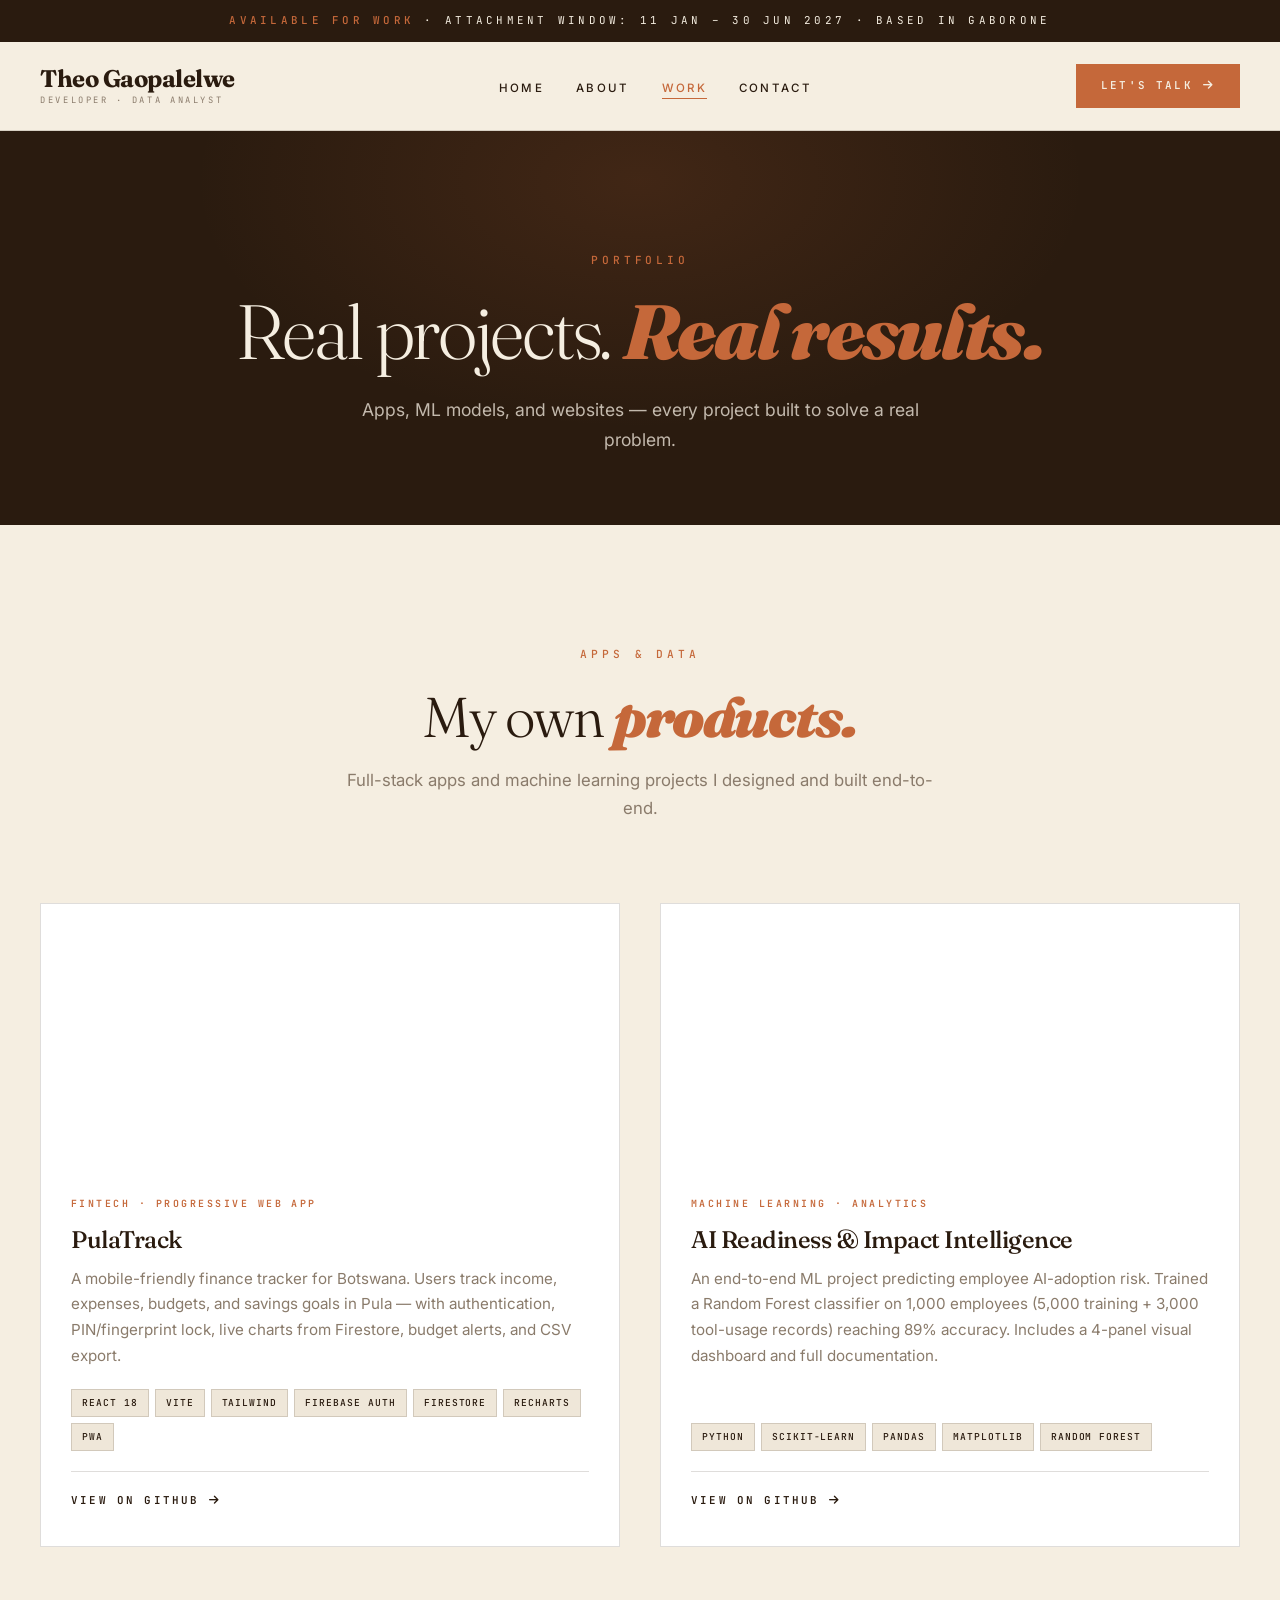
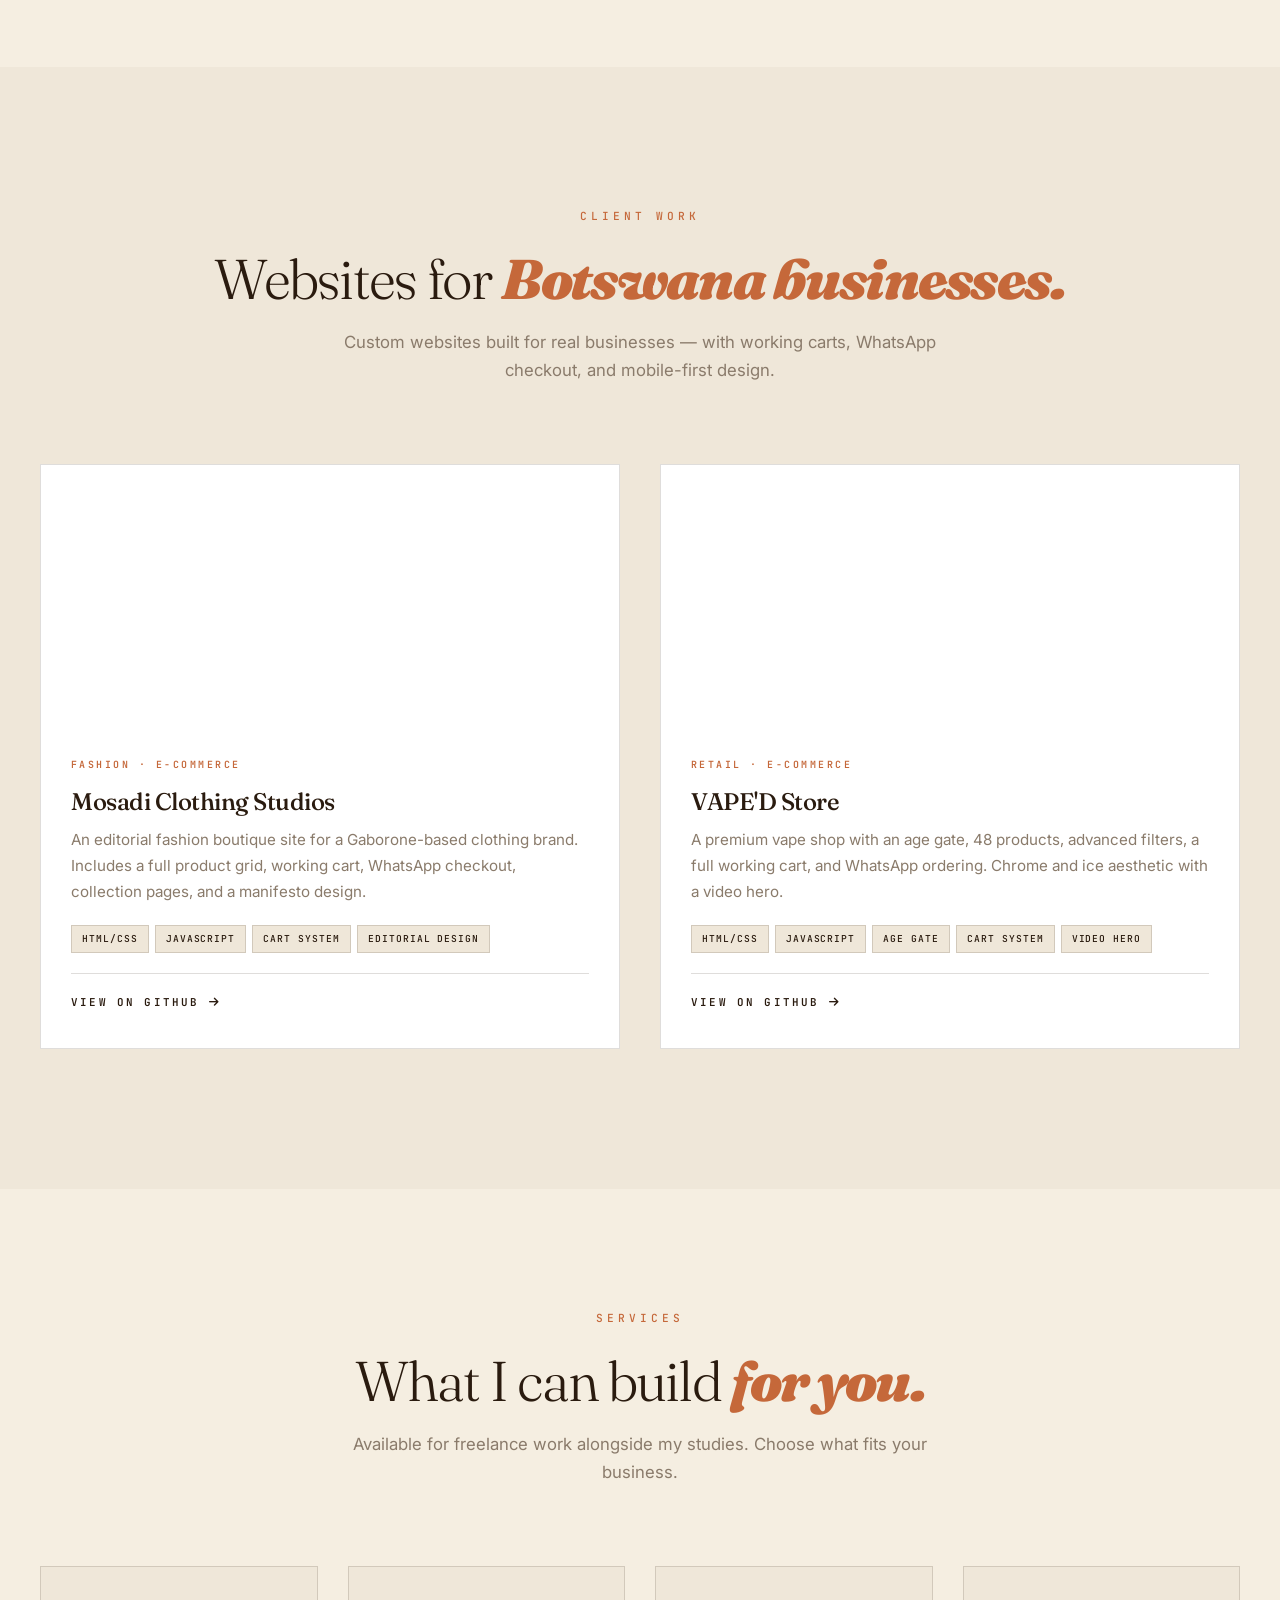
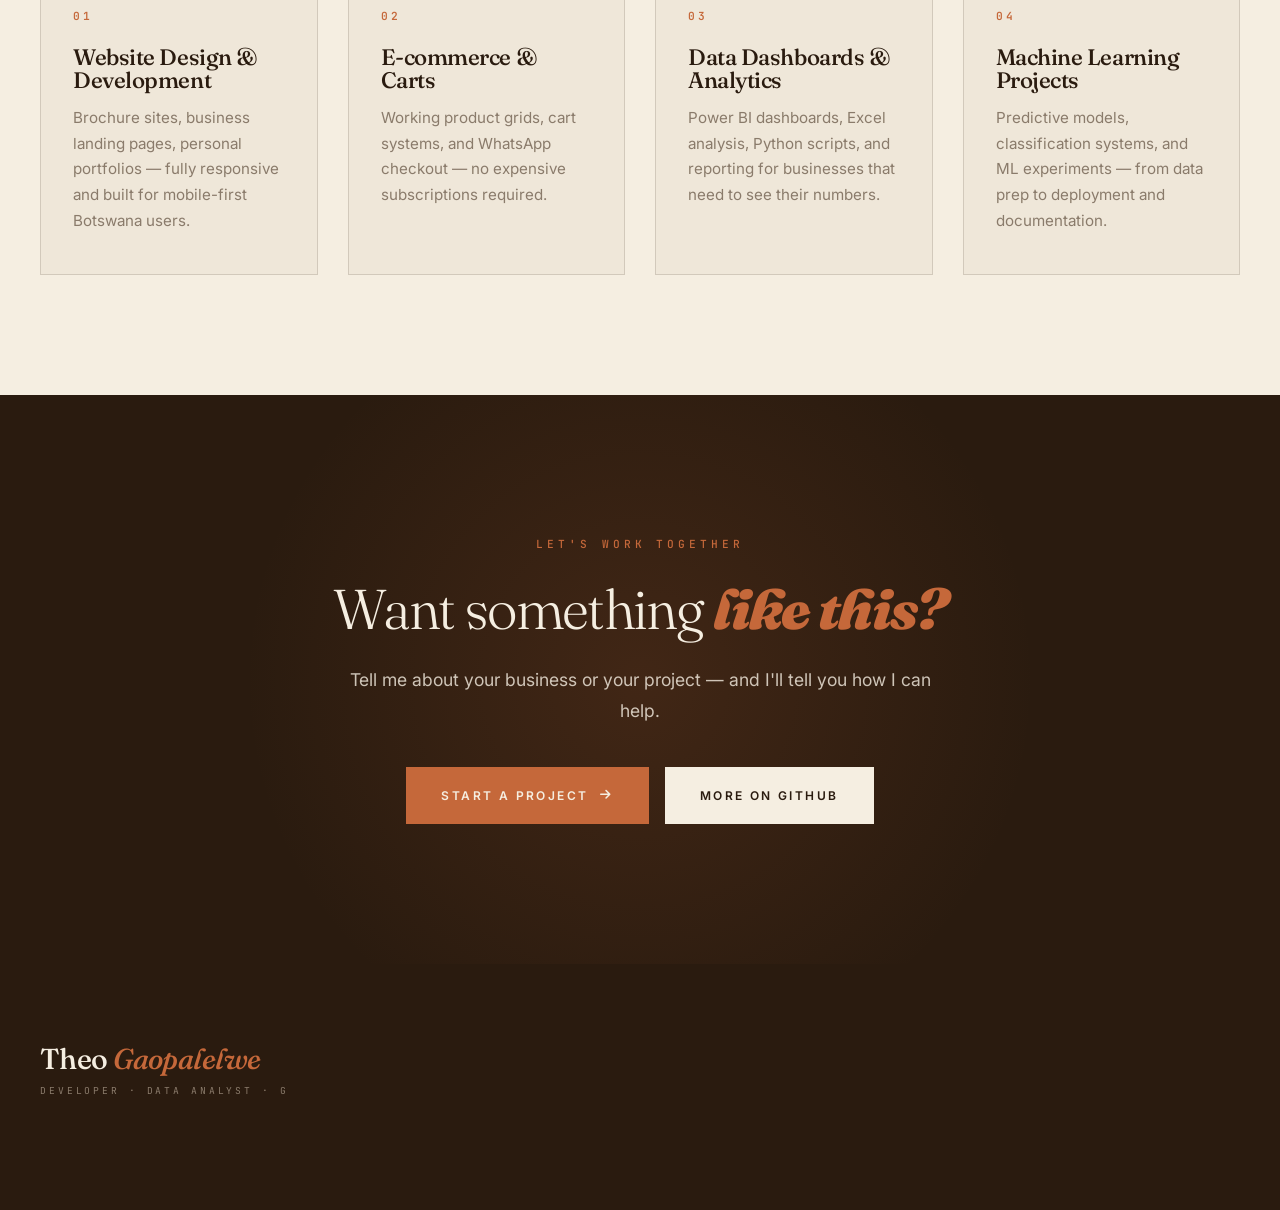
==== work.html @ f0534ffa "Create work.html" ====
<!DOCTYPE html>
<html lang="en">
<head>
    <meta charset="UTF-8">
    <meta name="viewport" content="width=device-width, initial-scale=1.0">
    <title>Work — Theo Arnold Gaopalelwe</title>
    <meta name="description" content="Projects by Theo Arnold Gaopalelwe — PulaTrack, AI Readiness Platform, and Botswana client websites.">
    <link rel="stylesheet" href="https://cdnjs.cloudflare.com/ajax/libs/font-awesome/6.4.0/css/all.min.css">
    <link href="https://fonts.googleapis.com/css2?family=Fraunces:ital,opsz,wght@0,9..144,300;0,9..144,500;0,9..144,700;0,9..144,900;1,9..144,400&family=Inter:wght@400;500;600&family=JetBrains+Mono:wght@400;500&display=swap" rel="stylesheet">
    <link rel="stylesheet" href="style.css">
</head>
<body>

    <div class="top-bar">
        <strong>Available for work</strong> · Attachment window: 11 Jan – 30 Jun 2027 · Based in Gaborone
    </div>

    <header>
        <div class="container nav-container">
            <a href="index.html" class="logo">
                Theo Gaopalelwe
                <small>Developer · Data Analyst</small>
            </a>
            <nav>
                <ul>
                    <li><a href="index.html">Home</a></li>
                    <li><a href="about.html">About</a></li>
                    <li><a href="work.html" class="active">Work</a></li>
                    <li><a href="contact.html">Contact</a></li>
                </ul>
            </nav>
            <a href="contact.html" class="nav-cta">
                Let's Talk <i class="fas fa-arrow-right"></i>
            </a>
        </div>
    </header>

    <main>

        <!-- PAGE HEADER -->
        <section class="page-header">
            <div class="page-header-inner">
                <span class="section-label">Portfolio</span>
                <h1>Real projects. <em>Real results.</em></h1>
                <p>Apps, ML models, and websites — every project built to solve a real problem.</p>
            </div>
        </section>

        <!-- APPS & DATA PROJECTS -->
        <section class="work-preview">
            <div class="container">
                <div class="section-header">
                    <span class="section-label">Apps & Data</span>
                    <h2 class="section-title">My own <em>products.</em></h2>
                    <p class="section-sub">Full-stack apps and machine learning projects I designed and built end-to-end.</p>
                </div>

                <div class="work-grid">

                    <a href="https://github.com/bida24-072/PulaTrack-i-" target="_blank" rel="noopener" class="work-card">
                        <div class="work-card-img" style="background-image: url('https://images.unsplash.com/photo-1554224155-6726b3ff858f?ixlib=rb-4.0.3&auto=format&fit=crop&w=800&q=80');"></div>
                        <div class="work-card-body">
                            <span class="work-card-cat">Fintech · Progressive Web App</span>
                            <h3>PulaTrack</h3>
                            <p>A mobile-friendly finance tracker for Botswana. Users track income, expenses, budgets, and savings goals in Pula — with authentication, PIN/fingerprint lock, live charts from Firestore, budget alerts, and CSV export.</p>
                            <div class="work-card-tags">
                                <span class="work-tag">React 18</span>
                                <span class="work-tag">Vite</span>
                                <span class="work-tag">Tailwind</span>
                                <span class="work-tag">Firebase Auth</span>
                                <span class="work-tag">Firestore</span>
                                <span class="work-tag">Recharts</span>
                                <span class="work-tag">PWA</span>
                            </div>
                            <span class="work-card-link">View on GitHub <i class="fas fa-arrow-right"></i></span>
                        </div>
                    </a>

                    <a href="https://github.com/bida24-072" target="_blank" rel="noopener" class="work-card">
                        <div class="work-card-img" style="background-image: url('https://images.unsplash.com/photo-1555949963-ff9fe0c870eb?ixlib=rb-4.0.3&auto=format&fit=crop&w=800&q=80');"></div>
                        <div class="work-card-body">
                            <span class="work-card-cat">Machine Learning · Analytics</span>
                            <h3>AI Readiness & Impact Intelligence</h3>
                            <p>An end-to-end ML project predicting employee AI-adoption risk. Trained a Random Forest classifier on 1,000 employees (5,000 training + 3,000 tool-usage records) reaching 89% accuracy. Includes a 4-panel visual dashboard and full documentation.</p>
                            <div class="work-card-tags">
                                <span class="work-tag">Python</span>
                                <span class="work-tag">Scikit-learn</span>
                                <span class="work-tag">Pandas</span>
                                <span class="work-tag">Matplotlib</span>
                                <span class="work-tag">Random Forest</span>
                            </div>
                            <span class="work-card-link">View on GitHub <i class="fas fa-arrow-right"></i></span>
                        </div>
                    </a>

                </div>
            </div>
        </section>

        <!-- CLIENT WEBSITES -->
        <section class="about-split">
            <div class="container">
                <div class="section-header">
                    <span class="section-label">Client Work</span>
                    <h2 class="section-title">Websites for <em>Botswana businesses.</em></h2>
                    <p class="section-sub">Custom websites built for real businesses — with working carts, WhatsApp checkout, and mobile-first design.</p>
                </div>

                <div class="work-grid" style="margin-top: 60px;">

                    <a href="https://github.com/bida24-072" target="_blank" rel="noopener" class="work-card">
                        <div class="work-card-img" style="background-image: url('https://images.unsplash.com/photo-1441986300917-64674bd600d8?ixlib=rb-4.0.3&auto=format&fit=crop&w=800&q=80');"></div>
                        <div class="work-card-body">
                            <span class="work-card-cat">Fashion · E-commerce</span>
                            <h3>Mosadi Clothing Studios</h3>
                            <p>An editorial fashion boutique site for a Gaborone-based clothing brand. Includes a full product grid, working cart, WhatsApp checkout, collection pages, and a manifesto design.</p>
                            <div class="work-card-tags">
                                <span class="work-tag">HTML/CSS</span>
                                <span class="work-tag">JavaScript</span>
                                <span class="work-tag">Cart System</span>
                                <span class="work-tag">Editorial Design</span>
                            </div>
                            <span class="work-card-link">View on GitHub <i class="fas fa-arrow-right"></i></span>
                        </div>
                    </a>

                    <a href="https://github.com/bida24-072" target="_blank" rel="noopener" class="work-card">
                        <div class="work-card-img" style="background-image: url('https://images.unsplash.com/photo-1541625602330-2277a4c46182?ixlib=rb-4.0.3&auto=format&fit=crop&w=800&q=80');"></div>
                        <div class="work-card-body">
                            <span class="work-card-cat">Retail · E-commerce</span>
                            <h3>VAPE'D Store</h3>
                            <p>A premium vape shop with an age gate, 48 products, advanced filters, a full working cart, and WhatsApp ordering. Chrome and ice aesthetic with a video hero.</p>
                            <div class="work-card-tags">
                                <span class="work-tag">HTML/CSS</span>
                                <span class="work-tag">JavaScript</span>
                                <span class="work-tag">Age Gate</span>
                                <span class="work-tag">Cart System</span>
                                <span class="work-tag">Video Hero</span>
                            </div>
                            <span class="work-card-link">View on GitHub <i class="fas fa-arrow-right"></i></span>
                        </div>
                    </a>

                </div>
            </div>
        </section>

        <!-- SERVICES -->
        <section class="services">
            <div class="container">
                <div class="section-header">
                    <span class="section-label">Services</span>
                    <h2 class="section-title">What I can build <em>for you.</em></h2>
                    <p class="section-sub">Available for freelance work alongside my studies. Choose what fits your business.</p>
                </div>

                <div class="services-grid">

                    <div class="service-card">
                        <span class="service-num">01</span>
                        <h4>Website Design & Development</h4>
                        <p>Brochure sites, business landing pages, personal portfolios — fully responsive and built for mobile-first Botswana users.</p>
                    </div>

                    <div class="service-card">
                        <span class="service-num">02</span>
                        <h4>E-commerce & Carts</h4>
                        <p>Working product grids, cart systems, and WhatsApp checkout — no expensive subscriptions required.</p>
                    </div>

                    <div class="service-card">
                        <span class="service-num">03</span>
                        <h4>Data Dashboards & Analytics</h4>
                        <p>Power BI dashboards, Excel analysis, Python scripts, and reporting for businesses that need to see their numbers.</p>
                    </div>

                    <div class="service-card">
                        <span class="service-num">04</span>
                        <h4>Machine Learning Projects</h4>
                        <p>Predictive models, classification systems, and ML experiments — from data prep to deployment and documentation.</p>
                    </div>

                </div>
            </div>
        </section>

        <!-- CTA -->
        <section class="cta-banner">
            <div class="cta-inner">
                <span class="section-label">Let's Work Together</span>
                <h2>Want something <em>like this?</em></h2>
                <p>Tell me about your business or your project — and I'll tell you how I can help.</p>
                <div class="cta-actions">
                    <a href="contact.html" class="btn">Start a Project <i class="fas fa-arrow-right"></i></a>
                    <a href="https://github.com/bida24-072" target="_blank" rel="noopener" class="btn btn-cream">More on GitHub</a>
                </div>
            </div>
        </section>

    </main>

    <footer>
        <div class="container">
            <div class="footer-top">
                <div class="footer-brand">
                    <h3>Theo <span>Gaopalelwe</span></h3>
                    <small>DEVELOPER · DATA ANALYST · G
---- style.css ----
/* ============================================
   THEO ARNOLD GAOPALELWE — Portfolio
   Editorial · Warm · Bold
   Terracotta · Cream · Charcoal
============================================ */
:root {
    --terracotta: #C5683A;
    --terracotta-dark: #A85428;
    --cream: #F5EEE1;
    --cream-warm: #EFE7D9;
    --charcoal: #2A1B0F;
    --ink: #1A130D;
    --grey: #8A7B6B;
    --border: rgba(42, 27, 15, 0.15);
    --serif: 'Fraunces', serif;
    --sans: 'Inter', sans-serif;
    --mono: 'JetBrains Mono', monospace;
    --transition: all 0.4s cubic-bezier(0.4, 0, 0.2, 1);
}

* { margin: 0; padding: 0; box-sizing: border-box; }

body {
    font-family: var(--sans);
    background: var(--cream);
    color: var(--ink);
    line-height: 1.65;
    overflow-x: hidden;
    -webkit-font-smoothing: antialiased;
    display: flex;
    flex-direction: column;
    min-height: 100vh;
}

h1, h2, h3, h4 {
    font-family: var(--serif);
    font-weight: 500;
    letter-spacing: -0.02em;
    line-height: 1.05;
}

a { text-decoration: none; color: inherit; transition: var(--transition); }
ul { list-style: none; }
img { max-width: 100%; display: block; }
main { flex: 1; }

.container { max-width: 1400px; margin: 0 auto; padding: 0 40px; width: 100%; }

.section-label {
    font-family: var(--mono);
    font-size: 0.7rem;
    letter-spacing: 0.35em;
    text-transform: uppercase;
    color: var(--terracotta);
    margin-bottom: 25px;
    display: block;
    font-weight: 500;
}

/* ============================================
   TOP BAR
============================================ */
.top-bar {
    background: var(--charcoal);
    color: var(--cream);
    padding: 12px 0;
    text-align: center;
    font-family: var(--mono);
    font-size: 0.68rem;
    letter-spacing: 0.3em;
    text-transform: uppercase;
}
.top-bar strong { color: var(--terracotta); font-weight: 500; }
.top-bar a { border-bottom: 1px solid var(--terracotta); }

/* ============================================
   HEADER / NAV
============================================ */
header {
    background: var(--cream);
    padding: 22px 0;
    position: sticky;
    top: 0;
    z-index: 1000;
    border-bottom: 1px solid var(--border);
    backdrop-filter: blur(12px);
}
.nav-container {
    display: flex;
    justify-content: space-between;
    align-items: center;
    gap: 40px;
}
.logo {
    font-family: var(--serif);
    font-size: 1.5rem;
    font-weight: 700;
    letter-spacing: -0.02em;
    color: var(--charcoal);
    line-height: 1;
}
.logo span { color: var(--terracotta); }
.logo small {
    display: block;
    font-family: var(--mono);
    font-size: 0.55rem;
    letter-spacing: 0.3em;
    color: var(--grey);
    font-weight: 400;
    margin-top: 5px;
    text-transform: uppercase;
}
nav ul { display: flex; gap: 32px; }
nav a {
    font-size: 0.72rem;
    letter-spacing: 0.2em;
    text-transform: uppercase;
    font-weight: 500;
    color: var(--charcoal);
    position: relative;
    padding-bottom: 4px;
}
nav a::after {
    content: '';
    position: absolute;
    bottom: 0;
    left: 0;
    width: 0;
    height: 1px;
    background: var(--terracotta);
    transition: width 0.3s ease;
}
nav a:hover::after, nav a.active::after { width: 100%; }
nav a:hover, nav a.active { color: var(--terracotta); }

.nav-cta {
    display: inline-flex;
    align-items: center;
    gap: 10px;
    padding: 12px 24px;
    background: var(--terracotta);
    color: var(--cream);
    font-family: var(--mono);
    font-size: 0.68rem;
    letter-spacing: 0.2em;
    text-transform: uppercase;
    font-weight: 600;
    border: 1px solid var(--terracotta);
    transition: var(--transition);
}
.nav-cta:hover { background: transparent; color: var(--terracotta); }

@media (max-width: 900px) {
    .nav-container { flex-direction: column; gap: 20px; }
    nav ul { flex-wrap: wrap; justify-content: center; gap: 20px; }
}

/* ============================================
   BUTTONS
============================================ */
.btn {
    display: inline-flex;
    align-items: center;
    gap: 12px;
    padding: 18px 34px;
    background: var(--terracotta);
    color: var(--cream);
    font-family: var(--sans);
    font-size: 0.75rem;
    font-weight: 600;
    text-transform: uppercase;
    letter-spacing: 0.2em;
    border: 1px solid var(--terracotta);
    cursor: pointer;
    transition: var(--transition);
}
.btn:hover { background: transparent; color: var(--terracotta); }

.btn-outline {
    background: transparent;
    color: var(--charcoal);
    border-color: var(--charcoal);
}
.btn-outline:hover { background: var(--charcoal); color: var(--cream); border-color: var(--charcoal); }

.btn-cream {
    background: var(--cream);
    color: var(--charcoal);
    border-color: var(--cream);
}
.btn-cream:hover { background: transparent; color: var(--cream); border-color: var(--cream); }

/* ============================================
   HERO
============================================ */
.hero {
    display: grid;
    grid-template-columns: 1fr 1.1fr;
    min-height: 88vh;
    background: var(--charcoal);
    color: var(--cream);
    overflow: hidden;
    position: relative;
}
.hero-text {
    padding: 100px 70px;
    display: flex;
    flex-direction: column;
    justify-content: center;
    position: relative;
}
.hero-text::before {
    content: '';
    position: absolute;
    inset: 0;
    background:
        radial-gradient(circle at 20% 30%, rgba(197, 104, 58, 0.12), transparent 60%),
        radial-gradient(circle at 80% 70%, rgba(245, 238, 225, 0.05), transparent 60%);
    pointer-events: none;
}
.hero-eyebrow {
    display: flex;
    align-items: center;
    gap: 15px;
    font-family: var(--mono);
    font-size: 0.7rem;
    letter-spacing: 0.35em;
    text-transform: uppercase;
    color: var(--terracotta);
    margin-bottom: 40px;
    position: relative;
}
.hero-eyebrow::before {
    content: '';
    width: 40px;
    height: 1px;
    background: var(--terracotta);
}
.hero h1 {
    font-size: clamp(2.8rem, 6vw, 6rem);
    font-weight: 300;
    line-height: 0.95;
    letter-spacing: -0.04em;
    color: var(--cream);
    margin-bottom: 30px;
    position: relative;
}
.hero h1 em {
    font-style: italic;
    font-weight: 900;
    color: var(--terracotta);
}
.hero-text p {
    font-size: 1.05rem;
    color: rgba(245, 238, 225, 0.8);
    max-width: 500px;
    line-height: 1.75;
    margin-bottom: 40px;
    position: relative;
}
.hero-actions {
    display: flex;
    gap: 16px;
    flex-wrap: wrap;
    position: relative;
}

.hero-image {
    background-size: cover;
    background-position: center top;
    position: relative;
}
.hero-image::after {
    content: '';
    position: absolute;
    inset: 0;
    background: linear-gradient(to left, transparent 55%, rgba(42, 27, 15, 0.55));
}
.hero-role-badge {
    position: absolute;
    bottom: 40px;
    right: 40px;
    z-index: 2;
    background: rgba(197, 104, 58, 0.95);
    color: var(--cream);
    padding: 14px 22px;
    font-family: var(--mono);
    font-size: 0.65rem;
    letter-spacing: 0.25em;
    text-transform: uppercase;
    font-weight: 600;
    backdrop-filter: blur(10px);
}

@media (max-width: 1024px) {
    .hero { grid-template-columns: 1fr; }
    .hero-image { min-height: 480px; }
    .hero-text { padding: 70px 40px; }
}
@media (max-width: 600px) {
    .hero-text { padding: 60px 24px; }
    .hero h1 { font-size: 2.6rem; }
    .hero-actions { flex-direction: column; width: 100%; }
    .hero-actions .btn { width: 100%; justify-content: center; }
    .hero-role-badge { bottom: 20px; right: 20px; padding: 10px 16px; font-size: 0.6rem; }
}

/* ============================================
   SECTIONS — General
============================================ */
section { padding: 120px 0; }

.section-header {
    text-align: center;
    margin-bottom: 80px;
}
.section-header .section-label { text-align: center; }
.section-title {
    font-size: clamp(2rem, 4.5vw, 3.5rem);
    font-weight: 300;
    letter-spacing: -0.03em;
    color: var(--charcoal);
    line-height: 1.05;
}
.section-title em { font-style: italic; font-weight: 900; color: var(--terracotta); }
.section-sub {
    color: var(--grey);
    font-size: 1.05rem;
    margin-top: 20px;
    max-width: 600px;
    margin-left: auto;
    margin-right: auto;
}

/* ============================================
   STATS STRIP
============================================ */
.stats-strip {
    background: var(--cream-warm);
    border-top: 1px solid var(--border);
    border-bottom: 1px solid var(--border);
    padding: 70px 0;
}
.stats-grid {
    display: grid;
    grid-template-columns: repeat(auto-fit, minmax(180px, 1fr));
    gap: 40px;
    text-align: center;
}
.stat-num {
    font-family: var(--serif);
    font-size: 3rem;
    font-weight: 700;
    color: var(--terracotta);
    line-height: 1;
    letter-spacing: -0.03em;
    margin-bottom: 10px;
}
.stat-lbl {
    font-family: var(--mono);
    font-size: 0.7rem;
    letter-spacing: 0.25em;
    text-transform: uppercase;
    color: var(--grey);
    font-weight: 500;
}

/* ============================================
   FEATURED WORK — Cards
============================================ */
.work-preview {
    padding: 120px 0;
    background: var(--cream);
}
.work-grid {
    display: grid;
    grid-template-columns: repeat(auto-fit, minmax(340px, 1fr));
    gap: 40px;
}
.work-card {
    background: white;
    border: 1px solid var(--border);
    transition: var(--transition);
    display: flex;
    flex-direction: column;
    overflow: hidden;
    text-decoration: none;
    color: inherit;
}
.work-card:hover {
    transform: translateY(-8px);
    box-shadow: 0 30px 60px rgba(42, 27, 15, 0.12);
    border-color: var(--charcoal);
}
.work-card-img {
    height: 260px;
    background-size: cover;
    background-position: center;
    position: relative;
    overflow: hidden;
    transition: transform 0.8s ease;
}
.work-card:hover .work-card-img { transform: scale(1.04); }
.work-card-img::after {
    content: '';
    position: absolute;
    bottom: 0;
    left: 0;
    width: 100%;
    height: 3px;
    background: var(--terracotta);
    transform: scaleX(0);
    transform-origin: left;
    transition: transform 0.5s ease;
}
.work-card:hover .work-card-img::after { transform: scaleX(1); }

.work-card-body {
    padding: 32px 30px 36px;
    display: flex;
    flex-direction: column;
    flex: 1;
}
.work-card-cat {
    font-family: var(--mono);
    font-size: 0.62rem;
    letter-spacing: 0.25em;
    text-transform: uppercase;
    color: var(--terracotta);
    margin-bottom: 14px;
    font-weight: 600;
}
.work-card h3 {
    font-size: 1.5rem;
    font-weight: 500;
    color: var(--charcoal);
    margin-bottom: 12px;
    letter-spacing: -0.02em;
    line-height: 1.15;
}
.work-card p {
    font-size: 0.95rem;
    color: var(--grey);
    line-height: 1.7;
    margin-bottom: 20px;
    flex: 1;
}
.work-card-tags {
    display: flex;
    flex-wrap: wrap;
    gap: 6px;
    margin-bottom: 20px;
}
.work-tag {
    font-family: var(--mono);
    font-size: 0.6rem;
    letter-spacing: 0.1em;
    text-transform: uppercase;
    color: var(--charcoal);
    background: var(--cream-warm);
    padding: 5px 10px;
    border: 1px solid var(--border);
    font-weight: 500;
}
.work-card-link {
    font-family: var(--mono);
    font-size: 0.68rem;
    letter-spacing: 0.2em;
    text-transform: uppercase;
    color: var(--charcoal);
    font-weight: 600;
    display: inline-flex;
    align-items: center;
    gap: 10px;
    padding-top: 20px;
    border-top: 1px solid var(--border);
}
.work-card-link i { transition: transform 0.4s ease; }
.work-card:hover .work-card-link { color: var(--terracotta); }
.work-card:hover .work-card-link i { transform: translateX(8px); }

/* ============================================
   ABOUT — Split
============================================ */
.about-split {
    padding: 140px 0;
    background: var(--cream-warm);
}
.about-grid {
    display: grid;
    grid-template-columns: 1.2fr 1fr;
    gap: 80px;
    align-items: center;
}
.about-text h2 {
    font-size: clamp(2rem, 4vw, 3.2rem);
    font-weight: 300;
    line-height: 1.1;
    letter-spacing: -0.03em;
    color: var(--charcoal);
    margin-bottom: 30px;
}
.about-text h2 em { font-style: italic; font-weight: 900; color: var(--terracotta); }
.about-text p {
    font-size: 1.05rem;
    line-height: 1.85;
    color: var(--charcoal);
    opacity: 0.85;
    margin-bottom: 22px;
}
.about-img {
    aspect-ratio: 4/5;
    background-size: cover;
    background-position: center;
    position: relative;
}
.about-img::after {
    content: '';
    position: absolute;
    top: 20px;
    left: 20px;
    right: 20px;
    bottom: 20px;
    border: 1px solid rgba(197, 104, 58, 0.4);
}
@media (max-width: 1024px) {
    .about-grid { grid-template-columns: 1fr; gap: 50px; }
}

/* ============================================
   SERVICES GRID
============================================ */
.services {
    padding: 120px 0;
    background: var(--cream);
}
.services-grid {
    display: grid;
    grid-template-columns: repeat(auto-fit, minmax(260px, 1fr));
    gap: 30px;
}
.service-card {
    background: var(--cream-warm);
    border: 1px solid var(--border);
    padding: 40px 32px;
    transition: var(--transition);
    position: relative;
    overflow: hidden;
}
.service-card::before {
    content: '';
    position: absolute;
    top: 0;
    left: 0;
    width: 100%;
    height: 3px;
    background: var(--terracotta);
    transform: scaleX(0);
    transform-origin: left;
    transition: transform 0.5s ease;
}
.service-card:hover { transform: translateY(-6px); box-shadow: 0 25px 50px rgba(42, 27, 15, 0.1); }
.service-card:hover::before { transform: scaleX(1); }
.service-num {
    font-family: var(--mono);
    font-size: 0.7rem;
    letter-spacing: 0.3em;
    color: var(--terracotta);
    display: block;
    margin-bottom: 20px;
    font-weight: 600;
}
.service-card h4 {
    font-family: var(--serif);
    font-size: 1.4rem;
    font-weight: 500;
    color: var(--charcoal);
    margin-bottom: 12px;
    letter-spacing: -0.02em;
}
.service-card p {
    font-size: 0.95rem;
    color: var(--grey);
    line-height: 1.7;
}

/* ============================================
   TIMELINE
============================================ */
.timeline-section {
    padding: 140px 0;
    background: var(--charcoal);
    color: var(--cream);
}
.timeline-section .section-label { text-align: center; color: var(--terracotta); }
.timeline-section .section-title { color: var(--cream); }
.timeline-section .section-title em { color: var(--terracotta); }

.timeline-list {
    max-width: 900px;
    margin: 0 auto;
    position: relative;
}
.timeline-list::before {
    content: '';
    position: absolute;
    left: 130px;
    top: 10px;
    bottom: 10px;
    width: 1px;
    background: rgba(245, 238, 225, 0.15);
}
.timeline-item {
    display: grid;
    grid-template-columns: 110px 40px 1fr;
    gap: 20px;
    padding: 30px 0;
    position: relative;
}
.timeline-year {
    font-family: var(--mono);
    font-size: 0.75rem;
    letter-spacing: 0.2em;
    color: var(--terracotta);
    font-weight: 600;
    padding-top: 6px;
    text-align: right;
}
.timeline-dot {
    width: 10px;
    height: 10px;
    border-radius: 50%;
    background: var(--terracotta);
    margin-top: 12px;
    justify-self: center;
    position: relative;
    z-index: 2;
    box-shadow: 0 0 0 5px var(--charcoal);
}
.timeline-content h4 {
    font-family: var(--serif);
    font-size: 1.35rem;
    font-weight: 500;
    color: var(--cream);
    margin-bottom: 8px;
    letter-spacing: -0.02em;
}
.timeline-content p {
    font-size: 0.98rem;
    color: rgba(245, 238, 225, 0.65);
    line-height: 1.7;
}
@media (max-width: 700px) {
    .timeline-list::before { left: 60px; }
    .timeline-item { grid-template-columns: 50px 30px 1fr; gap: 14px; }
    .timeline-year { font-size: 0.65rem; padding-top: 8px; }
    .timeline-content h4 { font-size: 1.15rem; }
}

/* ============================================
   VISION BLOCK
============================================ */
.vision {
    padding: 140px 0;
    background: var(--cream-warm);
    position: relative;
    overflow: hidden;
}
.vision::before {
    content: '';
    position: absolute;
    top: -100px;
    right: -100px;
    width: 500px;
    height: 500px;
    background: radial-gradient(circle, rgba(197, 104, 58, 0.12), transparent 70%);
    pointer-events: none;
}
.vision-inner {
    max-width: 1000px;
    margin: 0 auto;
    text-align: center;
    position: relative;
}
.vision .section-label { text-align: center; }
.vision h2 {
    font-size: clamp(1.8rem, 4vw, 3.2rem);
    font-weight: 300;
    line-height: 1.2;
    letter-spacing: -0.03em;
    color: var(--charcoal);
    margin-bottom: 40px;
}
.vision h2 em { font-style: italic; font-weight: 900; color: var(--terracotta); }
.vision p {
    font-size: 1.1rem;
    line-height: 1.85;
    color: var(--charcoal);
    opacity: 0.85;
    max-width: 780px;
    margin: 0 auto 24px;
}

/* ============================================
   CTA BANNER
============================================ */
.cta-banner {
    padding: 140px 40px;
    background: var(--charcoal);
    color: var(--cream);
    text-align: center;
    position: relative;
    overflow: hidden;
}
.cta-banner::before {
    content: '';
    position: absolute;
    top: 50%;
    left: 50%;
    transform: translate(-50%, -50%);
    width: 800px;
    height: 800px;
    background: radial-gradient(circle, rgba(197, 104, 58, 0.15), transparent 70%);
    pointer-events: none;
}
.cta-inner {
    max-width: 900px;
    margin: 0 auto;
    position: relative;
}
.cta-banner h2 {
    font-size: clamp(1.8rem, 4.5vw, 3.5rem);
    font-weight: 300;
    line-height: 1.1;
    color: var(--cream);
    margin-bottom: 25px;
    letter-spacing: -0.03em;
}
.cta-banner h2 em { font-style: italic; font-weight: 900; color: var(--terracotta); }
.cta-banner p {
    font-size: 1.1rem;
    color: rgba(245, 238, 225, 0.8);
    max-width: 600px;
    margin: 0 auto 40px;
    line-height: 1.75;
}
.cta-actions {
    display: flex;
    gap: 16px;
    justify-content: center;
    flex-wrap: wrap;
}
.cta-actions .btn {
    background: var(--terracotta);
    color: var(--cream);
    border-color: var(--terracotta);
}
.cta-actions .btn:hover { background: transparent; color: var(--terracotta); }
.cta-actions .btn-cream {
    background: var(--cream);
    color: var(--charcoal);
    border-color: var(--cream);
}
.cta-actions .btn-cream:hover { background: transparent; color: var(--cream); }

/* ============================================
   CONTACT CARDS
============================================ */
.contact-grid {
    display: grid;
    grid-template-columns: 1fr 1fr;
    gap: 60px;
    padding: 80px 0 40px;
}
.contact-info h2 {
    font-size: clamp(2rem, 4vw, 3rem);
    font-weight: 300;
    color: var(--charcoal);
    margin-bottom: 30px;
    letter-spacing: -0.03em;
    line-height: 1.1;
}
.contact-info h2 em { font-style: italic; font-weight: 900; color: var(--terracotta); }
.contact-info > p {
    color: var(--grey);
    font-size: 1.02rem;
    line-height: 1.75;
    margin-bottom: 40px;
}
.contact-channels {
    display: flex;
    flex-direction: column;
    gap: 4px;
}
.contact-channel {
    display: flex;
    align-items: center;
    gap: 20px;
    padding: 20px 0;
    border-bottom: 1px solid var(--border);
    text-decoration: none;
    color: inherit;
    transition: var(--transition);
}
.contact-channel:hover { padding-left: 10px; }
.contact-channel .icon {
    width: 44px;
    height: 44px;
    border-radius: 50%;
    background: var(--cream-warm);
    border: 1px solid var(--border);
    display: flex;
    align-items: center;
    justify-content: center;
    color: var(--terracotta);
    font-size: 1rem;
    flex-shrink: 0;
    transition: var(--transition);
}
.contact-channel:hover .icon {
    background: var(--terracotta);
    color: var(--cream);
    border-color: var(--terracotta);
}
.contact-channel-info { flex: 1; }
.contact-channel-label {
    font-family: var(--mono);
    font-size: 0.62rem;
    letter-spacing: 0.25em;
    text-transform: uppercase;
    color: var(--grey);
    margin-bottom: 4px;
    display: block;
}
.contact-channel-value {
    font-family: var(--serif);
    font-size: 1.05rem;
    color: var(--charcoal);
    font-weight: 500;
}

/* Contact form */
.contact-form {
    background: var(--cream-warm);
    border: 1px solid var(--border);
    padding: 50px 44px;
}
.contact-form h3 {
    font-size: 1.5rem;
    font-weight: 500;
    color: var(--charcoal);
    margin-bottom: 30px;
    letter-spacing: -0.02em;
}
.form-group { margin-bottom: 22px; }
.form-group label {
    display: block;
    font-family: var(--mono);
    font-size: 0.65rem;
    letter-spacing: 0.22em;
    text-transform: uppercase;
    color: var(--charcoal);
    margin-bottom: 10px;
    font-weight: 600;
}
.form-group input,
.form-group textarea,
.form-group select {
    width: 100%;
    padding: 14px 16px;
    border: 1px solid var(--border);
    background: var(--cream);
    font-family: var(--sans);
    font-size: 0.95rem;
    color: var(--ink);
    transition: var(--transition);
}
.form-group input:focus,
.form-group textarea:focus,
.form-group select:focus {
    outline: none;
    border-color: var(--terracotta);
    background: white;
}
.form-row { display: grid; grid-template-columns: 1fr 1fr; gap: 20px; }
@media (max-width: 900px) {
    .contact-grid { grid-template-columns: 1fr; gap: 40px; }
    .contact-form { padding: 35px 26px; }
    .form-row { grid-template-columns: 1fr; }
}

/* ============================================
   PAGE HEADER (inner pages)
============================================ */
.page-header {
    padding: 120px 0 70px;
    background: var(--charcoal);
    color: var(--cream);
    text-align: center;
    position: relative;
    overflow: hidden;
}
.page-header::before {
    content: '';
    position: absolute;
    top: -200px;
    left: 50%;
    transform: translateX(-50%);
    width: 900px;
    height: 500px;
    background: radial-gradient(ellipse, rgba(197, 104, 58, 0.15), transparent 70%);
    pointer-events: none;
}
.page-header-inner {
    max-width: 900px;
    margin: 0 auto;
    padding: 0 40px;
    position: relative;
}
.page-header .section-label { color: var(--terracotta); text-align: center; }
.page-header h1 {
    font-size: clamp(2.5rem, 6vw, 5rem);
    font-weight: 300;
    letter-spacing: -0.03em;
    color: var(--cream);
    line-height: 1;
    margin-bottom: 24px;
}
.page-header h1 em { font-style: italic; font-weight: 900; color: var(--terracotta); }
.page-header p {
    color: rgba(245, 238, 225, 0.75);
    font-size: 1.1rem;
    line-height: 1.7;
    max-width: 620px;
    margin: 0 auto;
}

/* ============================================
   FOOTER
============================================ */
footer {
    background: var(--charcoal);
    color: var(--cream);
    padding: 80px 0 30px;
    margin-top: auto;
}
.footer-top {
    display: grid;
    grid-template-columns: 2fr 1fr 1fr 1fr;
    gap: 50px;
    margin-bottom: 60px;
}
.footer-brand h3 {
    font-family: var(--serif);
    font-size: 1.8rem;
    letter-spacing: -0.02em;
    color: var(--cream);
    margin-bottom: 8px;
}
.footer-brand h3 span { color: var(--terracotta); font-style: italic; }
.footer-brand small {
    font-family: var(--mono);
    font-size: 0.6rem;
    letter-spacing: 0.3em;
    color: var(--grey);
    display: block;
    margin-bottom: 22px;
    text-transform: uppercase;
}
.footer-brand p {
    color: rgba(245, 238, 225, 0.6);
    font-size: 0.9rem;
    max-width: 320px;
    line-height: 1.7;
}
.footer-socials { display: flex; gap: 12px; margin-top: 24px; }
.footer-socials a {
    width: 42px;
    height: 42px;
    border: 1px solid rgba(245, 238, 225, 0.15);
    border-radius: 50%;
    display: flex;
    align-items: center;
    justify-content: center;
    color: rgba(245, 238, 225, 0.7);
    font-size: 0.9rem;
    transition: var(--transition);
}
.footer-socials a:hover {
    background: var(--terracotta);
    border-color: var(--terracotta);
    color: var(--cream);
    transform: translateY(-3px);
}
.footer-col h4 {
    font-family: var(--mono);
    font-size: 0.68rem;
    letter-spacing: 0.28em;
    text-transform: uppercase;
    color: var(--terracotta);
    margin-bottom: 22px;
    font-weight: 500;
}
.footer-col ul li { margin-bottom: 12px; }
.footer-col ul li a { color: rgba(245, 238, 225, 0.65); font-size: 0.9rem; }
.footer-col ul li a:hover { color: var(--terracotta); }
.footer-bottom {
    border-top: 1px solid rgba(245, 238, 225, 0.1);
    padding-top: 30px;
    display: flex;
    justify-content: space-between;
    font-family: var(--mono);
    font-size: 0.68rem;
    letter-spacing: 0.15em;
    color: rgba(245, 238, 225, 0.4);
    text-transform: uppercase;
    flex-wrap: wrap;
    gap: 15px;
}
@media (max-width: 900px) { .footer-top { grid-template-columns: 1fr 1fr; gap: 40px; } }
@media (max-width: 600px) {
    .footer-top { grid-template-columns: 1fr; }
    .footer-bottom { flex-direction: column; text-align: center; }
}

/* ============================================
   RESPONSIVE — Global
============================================ */
@media (max-width: 700px) {
    .container { padding: 0 24px; }
    section { padding: 70px 0; }
    .section-header { margin-bottom: 50px; }
    .page-header { padding: 90px 0 50px; }
}
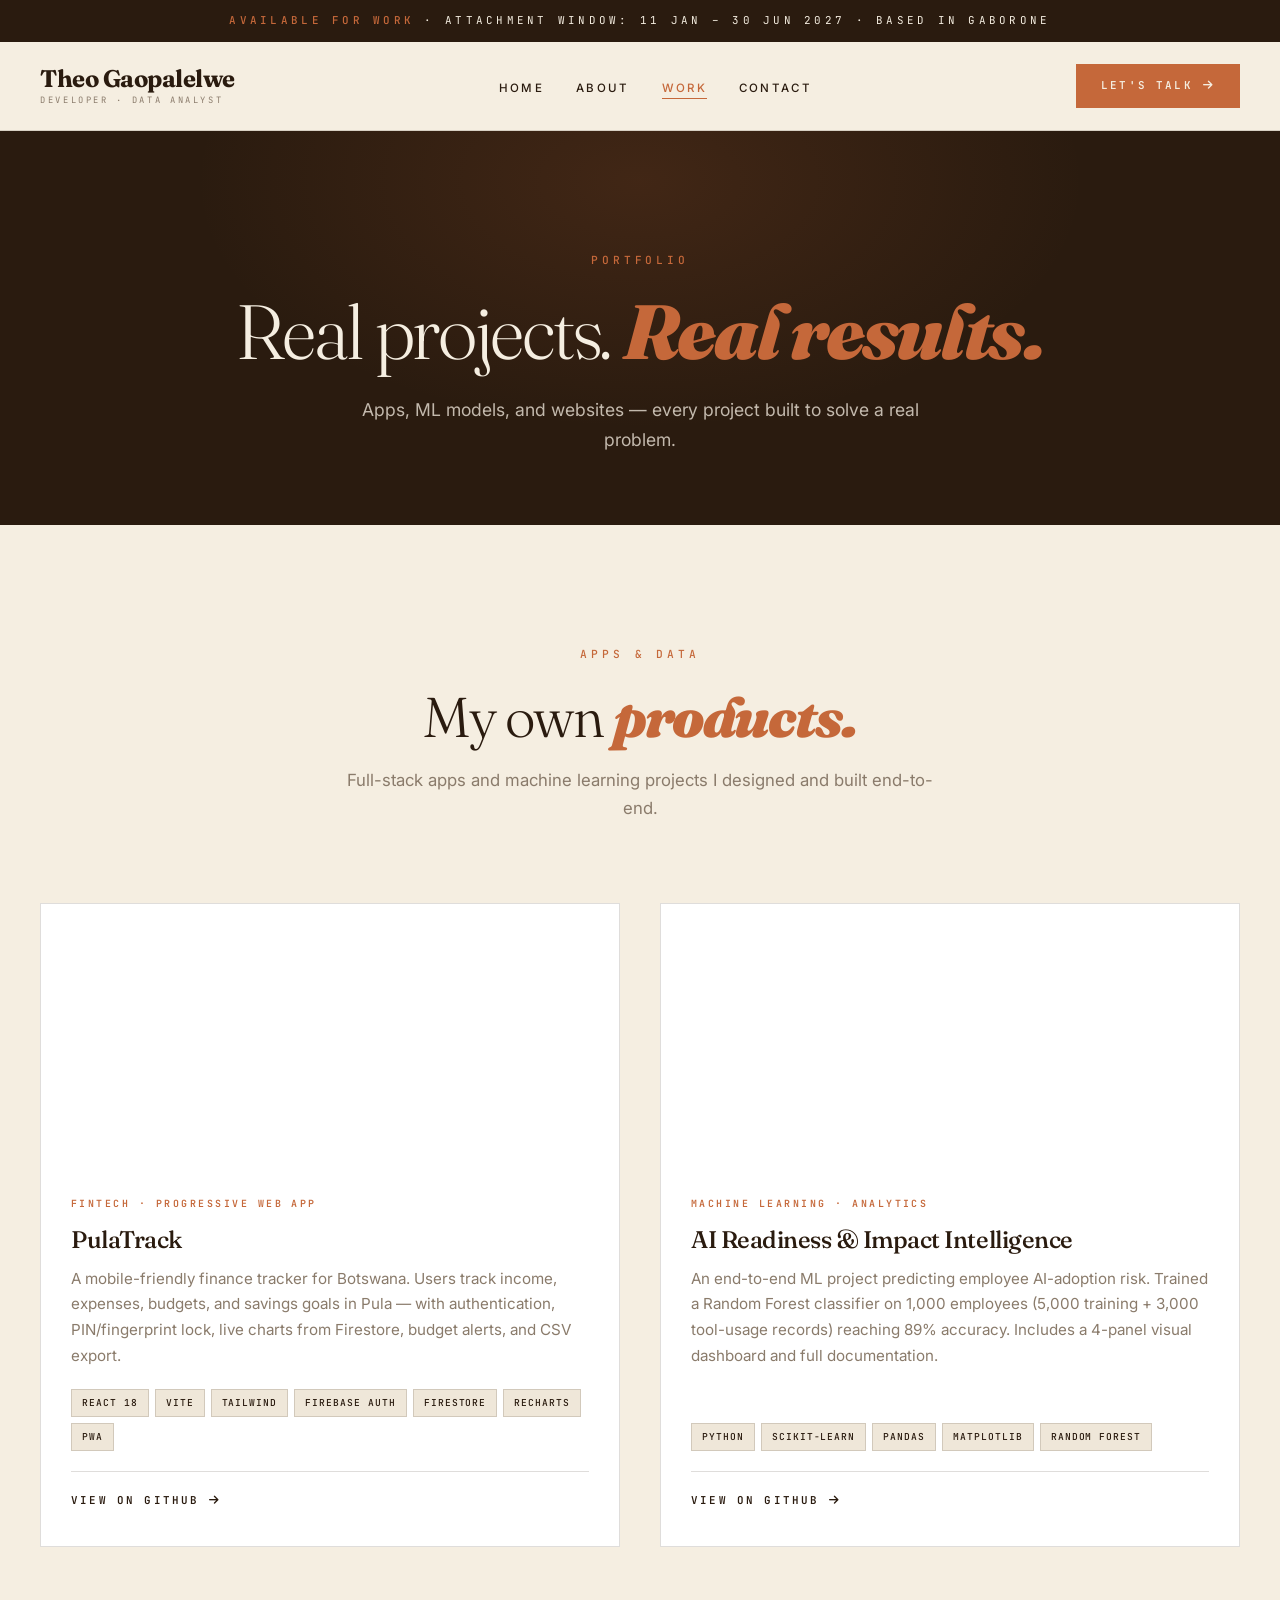
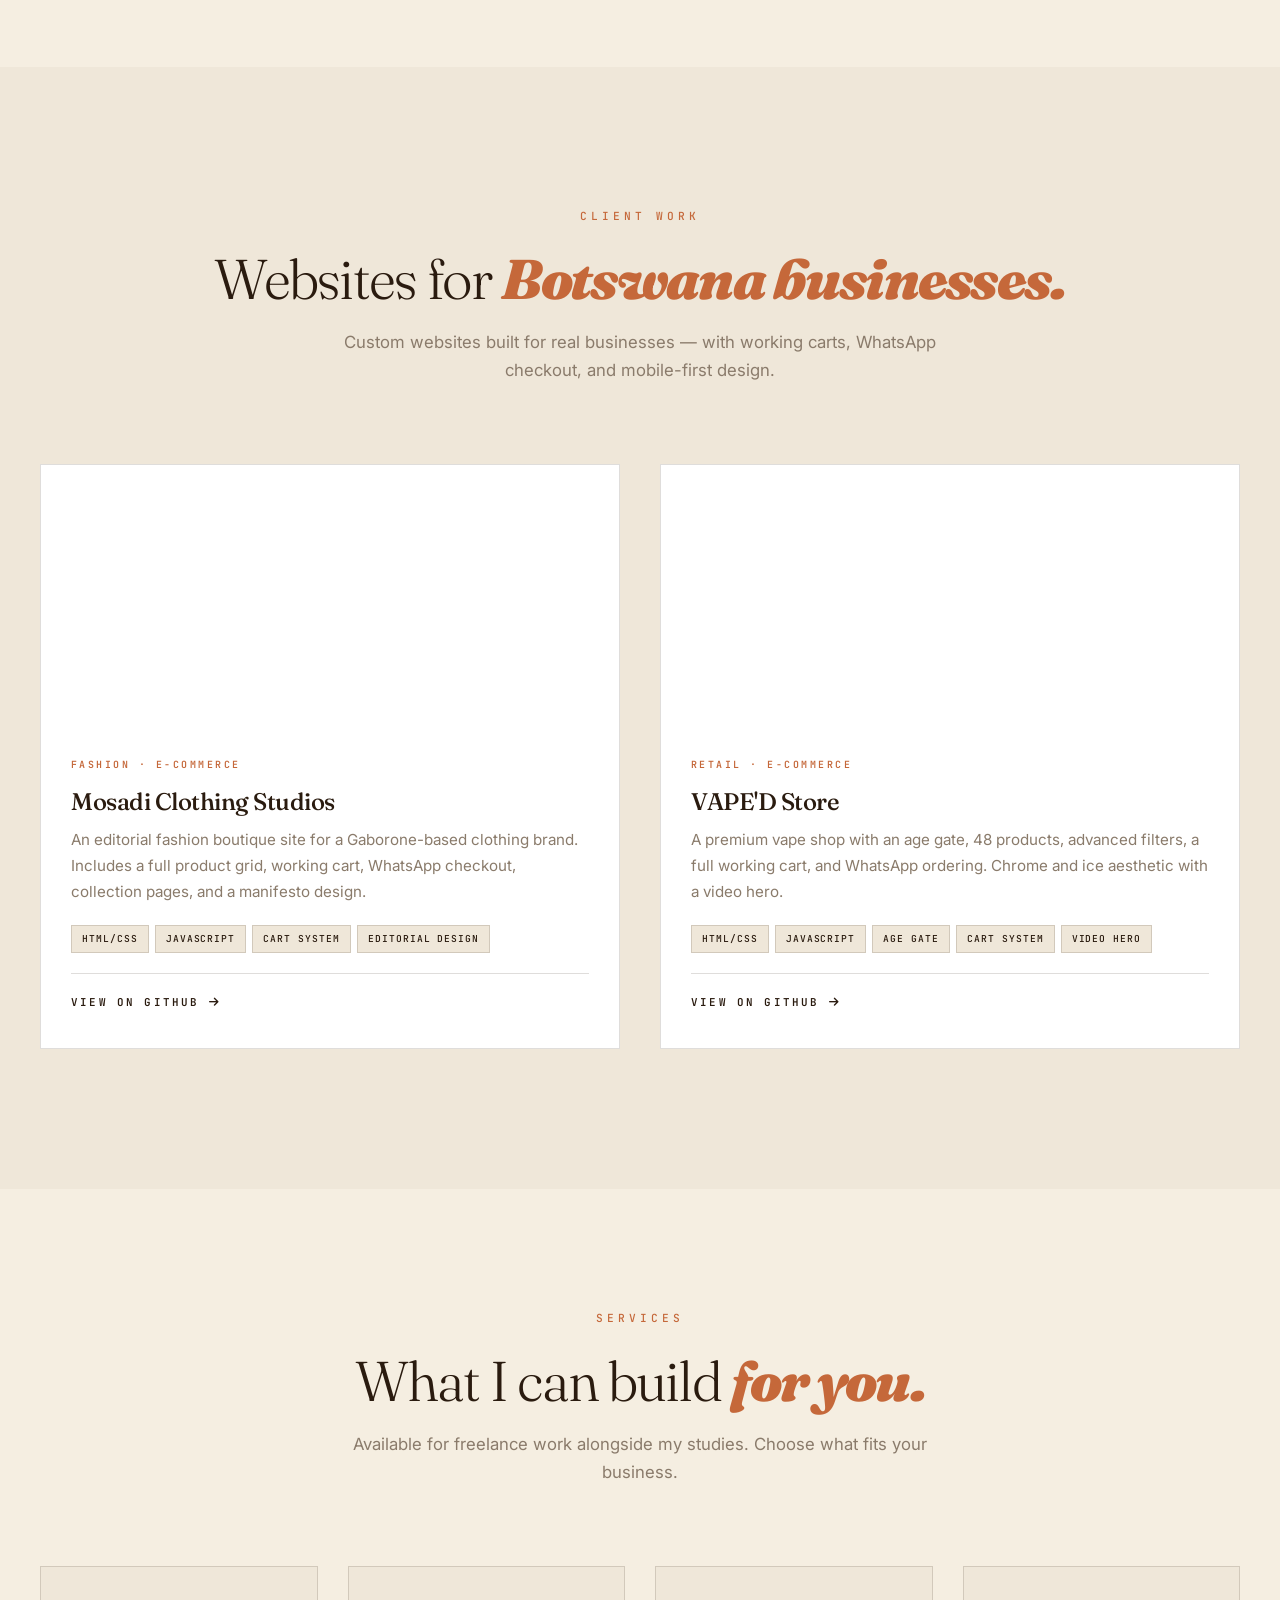
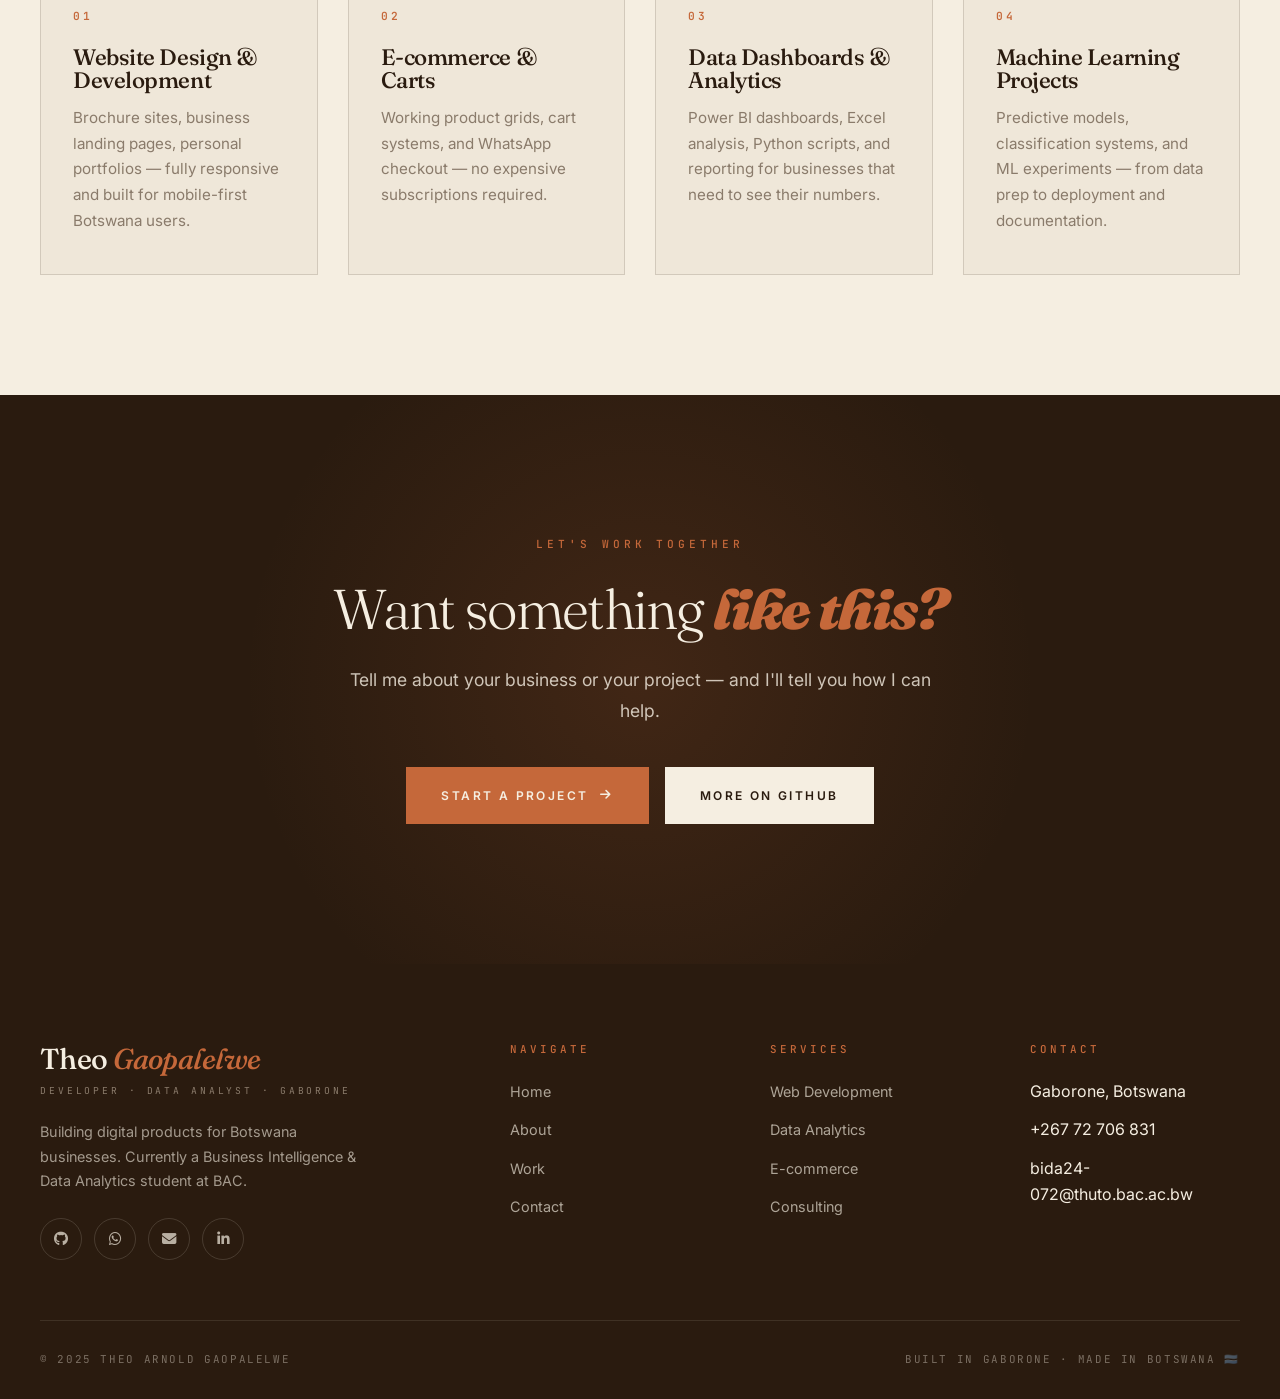
==== commit fb427c65: "Revise footer details and navigation links Updated footer content with new location and services." ====
--- a/work.html
+++ b/work.html
@@ -204,4 +204,48 @@
             <div class="footer-top">
                 <div class="footer-brand">
                     <h3>Theo <span>Gaopalelwe</span></h3>
-                    <small>DEVELOPER · DATA ANALYST · G
+                    <small>DEVELOPER · DATA ANALYST · GABORONE</small>
+                    <p>Building digital products for Botswana businesses. Currently a Business Intelligence & Data Analytics student at BAC.</p>
+                    <div class="footer-socials">
+                        <a href="https://github.com/bida24-072" target="_blank" rel="noopener"><i class="fab fa-github"></i></a>
+                        <a href="https://wa.me/26772706831" target="_blank" rel="noopener"><i class="fab fa-whatsapp"></i></a>
+                        <a href="mailto:bida24-072@thuto.bac.ac.bw"><i class="fas fa-envelope"></i></a>
+                        <a href="#" target="_blank" rel="noopener"><i class="fab fa-linkedin-in"></i></a>
+                    </div>
+                </div>
+                <div class="footer-col">
+                    <h4>Navigate</h4>
+                    <ul>
+                        <li><a href="index.html">Home</a></li>
+                        <li><a href="about.html">About</a></li>
+                        <li><a href="work.html">Work</a></li>
+                        <li><a href="contact.html">Contact</a></li>
+                    </ul>
+                </div>
+                <div class="footer-col">
+                    <h4>Services</h4>
+                    <ul>
+                        <li><a href="work.html">Web Development</a></li>
+                        <li><a href="work.html">Data Analytics</a></li>
+                        <li><a href="work.html">E-commerce</a></li>
+                        <li><a href="work.html">Consulting</a></li>
+                    </ul>
+                </div>
+                <div class="footer-col">
+                    <h4>Contact</h4>
+                    <ul>
+                        <li>Gaborone, Botswana</li>
+                        <li>+267 72 706 831</li>
+                        <li>bida24-072@thuto.bac.ac.bw</li>
+                    </ul>
+                </div>
+            </div>
+            <div class="footer-bottom">
+                <span>© 2025 Theo Arnold Gaopalelwe</span>
+                <span>Built in Gaborone · Made in Botswana 🇧🇼</span>
+            </div>
+        </div>
+    </footer>
+
+</body>
+</html>
